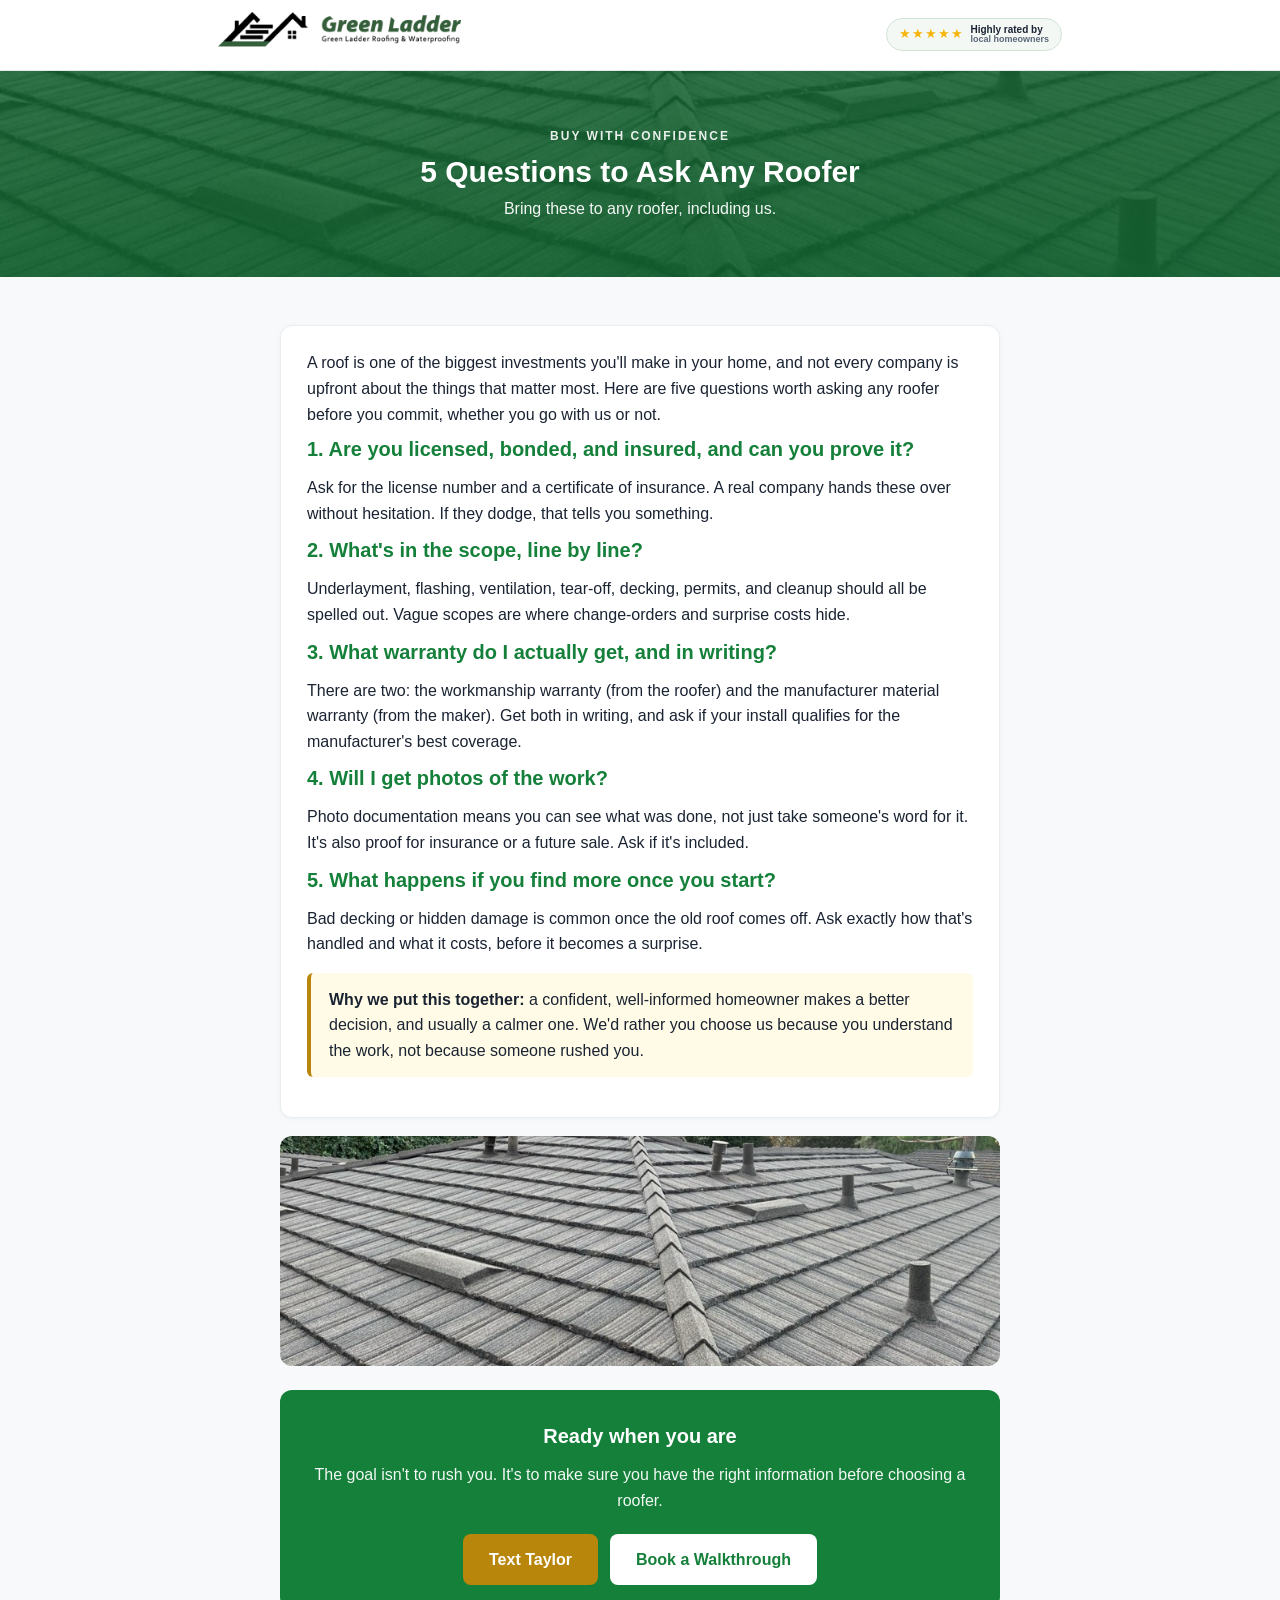
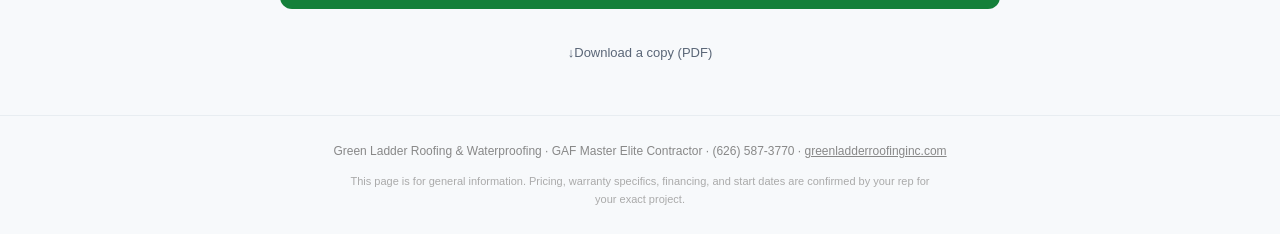
==== pages/5-questions.html @ aec1d0fa "GLR proposal review site: tabbed landing page + asset pages, mobile-fixed, claims-safe" ====
<!DOCTYPE html><html lang="en"><head><meta charset="UTF-8">
<meta name="viewport" content="width=device-width,initial-scale=1">
<title>5 Questions to Ask Any Roofer | Green Ladder Roofing</title>
<link rel="stylesheet" href="../assets/style.css"></head><body>
<div class="nav"><div class="nav-in">
<a href="../index.html"><img src="../assets/img/logo.png" alt="Green Ladder Roofing"></a>
<div class="nav-badge"><span class="s">&#9733;&#9733;&#9733;&#9733;&#9733;</span><span class="t">Highly rated by<span>local homeowners</span></span></div>
</div></div>
<div class="hero photo" style="background-image:url(../assets/img/metal.jpg)">
<div class="kicker">Buy With Confidence</div>
<h1>5 Questions to Ask Any Roofer</h1>
<p>Bring these to any roofer, including us.</p>
</div>
<div class="wrap">
<div class="card"><div class="intro">A roof is one of the biggest investments you'll make in your home, and not every company is upfront about the things that matter most. Here are five questions worth asking any roofer before you commit, whether you go with us or not.</div>
<h2>1. Are you licensed, bonded, and insured, and can you prove it?</h2>
<p>Ask for the license number and a certificate of insurance. A real company hands these over without hesitation. If they dodge, that tells you something.</p>
<h2>2. What's in the scope, line by line?</h2>
<p>Underlayment, flashing, ventilation, tear-off, decking, permits, and cleanup should all be spelled out. Vague scopes are where change-orders and surprise costs hide.</p>
<h2>3. What warranty do I actually get, and in writing?</h2>
<p>There are two: the workmanship warranty (from the roofer) and the manufacturer material warranty (from the maker). Get both in writing, and ask if your install qualifies for the manufacturer's best coverage.</p>
<h2>4. Will I get photos of the work?</h2>
<p>Photo documentation means you can see what was done, not just take someone's word for it. It's also proof for insurance or a future sale. Ask if it's included.</p>
<h2>5. What happens if you find more once you start?</h2>
<p>Bad decking or hidden damage is common once the old roof comes off. Ask exactly how that's handled and what it costs, before it becomes a surprise.</p>
<div class="box"><b>Why we put this together:</b> a confident, well-informed homeowner makes a better decision, and usually a calmer one. We'd rather you choose us because you understand the work, not because someone rushed you.</div></div>
<img class="photo-strip" src="../assets/img/metal.jpg" alt="Green Ladder roofing project" loading="lazy" decoding="async">
<div class="cta"><h2>Ready when you are</h2>
<p>The goal isn't to rush you. It's to make sure you have the right information before choosing a roofer.</p>
<div class="btn-row"><a class="btn solid" href="sms:+16265873770">Text Taylor</a><a class="btn" href="../pages/book.html">Book a Walkthrough</a></div></div>
<div style="text-align:center"><a class="dl" href="../pdf/GLR-5-questions.pdf" download>Download a copy (PDF)</a></div>
</div>
<div class="foot">
Green Ladder Roofing &amp; Waterproofing &middot; GAF Master Elite Contractor &middot; (626) 587-3770 &middot; <a href="https://greenladderroofinginc.com">greenladderroofinginc.com</a>
<div class="disclaim">This page is for general information. Pricing, warranty specifics, financing, and start dates are confirmed by your rep for your exact project.</div>
</div>
</body></html>
---- assets/style.css ----
*{box-sizing:border-box;margin:0;padding:0}
:root{--g:#14803a;--gd:#0f5f2c;--ink:#1a2332;--sub:#5a6677;--bg:#f7f9fb;--gold:#b8860b}
body{font-family:-apple-system,'Segoe UI',Helvetica,Arial,sans-serif;color:var(--ink);background:var(--bg);line-height:1.6}
a{color:var(--g)}
.nav{background:#fff;border-bottom:1px solid #e2e8ec;position:sticky;top:0;z-index:10}
.nav-in{max-width:880px;margin:0 auto;padding:12px 18px;display:flex;align-items:center;justify-content:space-between}
.nav-in img{height:38px}
.nav-badge{display:flex;align-items:center;gap:6px;background:#f4f8f5;border:1px solid #cfe3d6;border-radius:30px;padding:5px 12px}
.nav-badge .s{color:#f5b50a;font-size:13px;letter-spacing:1px}
.nav-badge .t{font-size:10px;color:var(--ink);font-weight:700;line-height:1.1}
.nav-badge .t span{display:block;color:var(--sub);font-weight:600;font-size:9px}
.hero{position:relative;color:#fff;padding:56px 22px;text-align:center;background:var(--g)}
.hero.photo{background-size:cover;background-position:center}
.hero.photo:before{content:"";position:absolute;inset:0;background:linear-gradient(rgba(15,95,44,.82),rgba(15,95,44,.9))}
.hero>*{position:relative;z-index:1}
.hero .kicker{font-size:12px;letter-spacing:2px;text-transform:uppercase;opacity:.9;font-weight:700}
.hero h1{font-size:30px;margin:8px 0 6px;line-height:1.2}
.hero p{font-size:16px;opacity:.95;max-width:600px;margin:0 auto}
.wrap{max-width:760px;margin:0 auto;padding:30px 20px}
.card{background:#fff;border:1px solid #e8edf1;border-radius:12px;padding:24px 26px;margin:18px 0;box-shadow:0 1px 4px rgba(0,0,0,.04)}
h2{color:var(--g);font-size:20px;margin-bottom:10px;margin-top:6px}
h3{color:var(--g);font-size:16px;margin:16px 0 4px}
p{margin:8px 0}
ul{list-style:none;margin:10px 0}
li{margin:10px 0;padding-left:28px;position:relative}
li:before{content:"\2713";position:absolute;left:0;top:0;color:var(--g);font-weight:800}
.photo-strip{width:100%;height:230px;object-fit:cover;border-radius:12px;margin:16px 0;display:block}
.box{border-left:4px solid var(--gold);background:#fffbe6;padding:14px 18px;border-radius:6px;margin:16px 0}
.cta{background:var(--g);color:#fff;border-radius:12px;padding:24px;margin:24px 0;text-align:center}
.cta h2{color:#fff}
.cta p{opacity:.95}
.btn{display:inline-block;background:#fff;color:var(--g);font-weight:700;text-decoration:none;padding:13px 26px;border-radius:8px;margin:8px 6px 0}
.btn.solid{background:var(--gold);color:#fff}
.btn-row{margin-top:12px}
.dl{display:inline-block;font-size:13px;color:var(--sub);text-decoration:none;margin-top:10px}
.dl:before{content:"\2193 ";font-weight:700}
.foot{text-align:center;color:#888;font-size:12px;padding:26px 20px;border-top:1px solid #e8edf1;margin-top:20px}
.foot a{color:#888}
.disclaim{font-size:11px;color:#aaa;max-width:600px;margin:12px auto 0}
/* hub grid */
.grid{display:grid;grid-template-columns:repeat(auto-fill,minmax(230px,1fr));gap:16px;margin-top:8px}
.tile{background:#fff;border:1px solid #e8edf1;border-radius:12px;overflow:hidden;text-decoration:none;color:var(--ink);box-shadow:0 1px 4px rgba(0,0,0,.04);transition:transform .12s,box-shadow .12s}
.tile:hover{transform:translateY(-2px);box-shadow:0 6px 16px rgba(0,0,0,.1)}
.tile img{width:100%;height:130px;object-fit:cover;display:block}
.tile .body{padding:14px 16px}
.tile .body b{color:var(--g);font-size:15px;display:block}
.tile .body span{font-size:13px;color:var(--sub)}
.gallery-grid{display:grid;grid-template-columns:repeat(auto-fill,minmax(220px,1fr));gap:14px}
.gallery-grid figure{background:#fff;border-radius:10px;overflow:hidden;box-shadow:0 1px 4px rgba(0,0,0,.06)}
.gallery-grid img{width:100%;height:170px;object-fit:cover;display:block}
.gallery-grid figcaption{padding:10px 12px}
.gallery-grid b{color:var(--g);font-size:14px;display:block}
.gallery-grid span{font-size:12px;color:var(--sub)}
@media(max-width:600px){.hero h1{font-size:24px}.wrap{padding:20px 14px}.card{padding:18px 16px}}

/* === mobile: convert tables to stacked cards (no horizontal overflow) === */
@media(max-width:560px){
 .tbl,.tbl tbody,.tbl tr,.tbl td,.tbl th{display:block;width:100%}
 .tbl{border:none}
 .tbl thead,.tbl tr:first-child:has(th){display:none}
 .tbl tr{background:#fff !important;border:1px solid #e2e8ec;border-radius:10px;margin:10px 0;padding:12px 14px;box-shadow:0 1px 3px rgba(0,0,0,.04)}
 .tbl td{border:none !important;padding:3px 0 !important}
 .tbl td:first-child{font-size:15px;color:var(--g)}
 .tbl td:first-child b{color:var(--g)}
 .tbl td:last-child{color:#5a6677;font-size:14px}
 .chk{margin-bottom:4px}
 .tabbar-in{padding-bottom:0}
 .tabbtn{font-size:13px;padding:13px 13px}
 .hero{padding:40px 18px}
 .hero h1{font-size:23px}
 .gallery-grid{grid-template-columns:1fr 1fr}
}
/* hide the header row of tables that use first row as <th> */
@media(max-width:560px){
 .tbl tr:first-child th{display:none}
 .tbl tr:has(th){display:none}
}

/* word-wrap safety everywhere */
.tbl td,.card p,.card li,.cap,.tile .body{overflow-wrap:break-word;word-wrap:break-word}

/* === mobile overflow + responsive fixes (Harry audit 2026-06-01) === */
html,body{max-width:100%;overflow-x:hidden}
.card,.cta,.hero,.wrap,.tile,.gallery-grid,.topnav-in>*{min-width:0}
.topnav-in{min-width:0;gap:10px}
.topbadge{flex-shrink:1;min-width:0}
@media(max-width:560px){
 .topnav-in{padding:10px 12px}
 .topnav-in img{height:34px;max-width:62%}
 .topbadge .t span{display:none}
 .topbadge{padding:5px 10px}
 .tabbar{overflow-x:auto;max-width:100vw}
 .tabbar-in{width:max-content;max-width:none}
 .hero h1,.hero p,.card,.intro,.cta{max-width:100%;overflow-wrap:anywhere}
 .btn-row{display:flex;flex-direction:column;gap:10px}
 .btn{width:100%;margin:0;text-align:center}
 .grid{grid-template-columns:1fr}
}
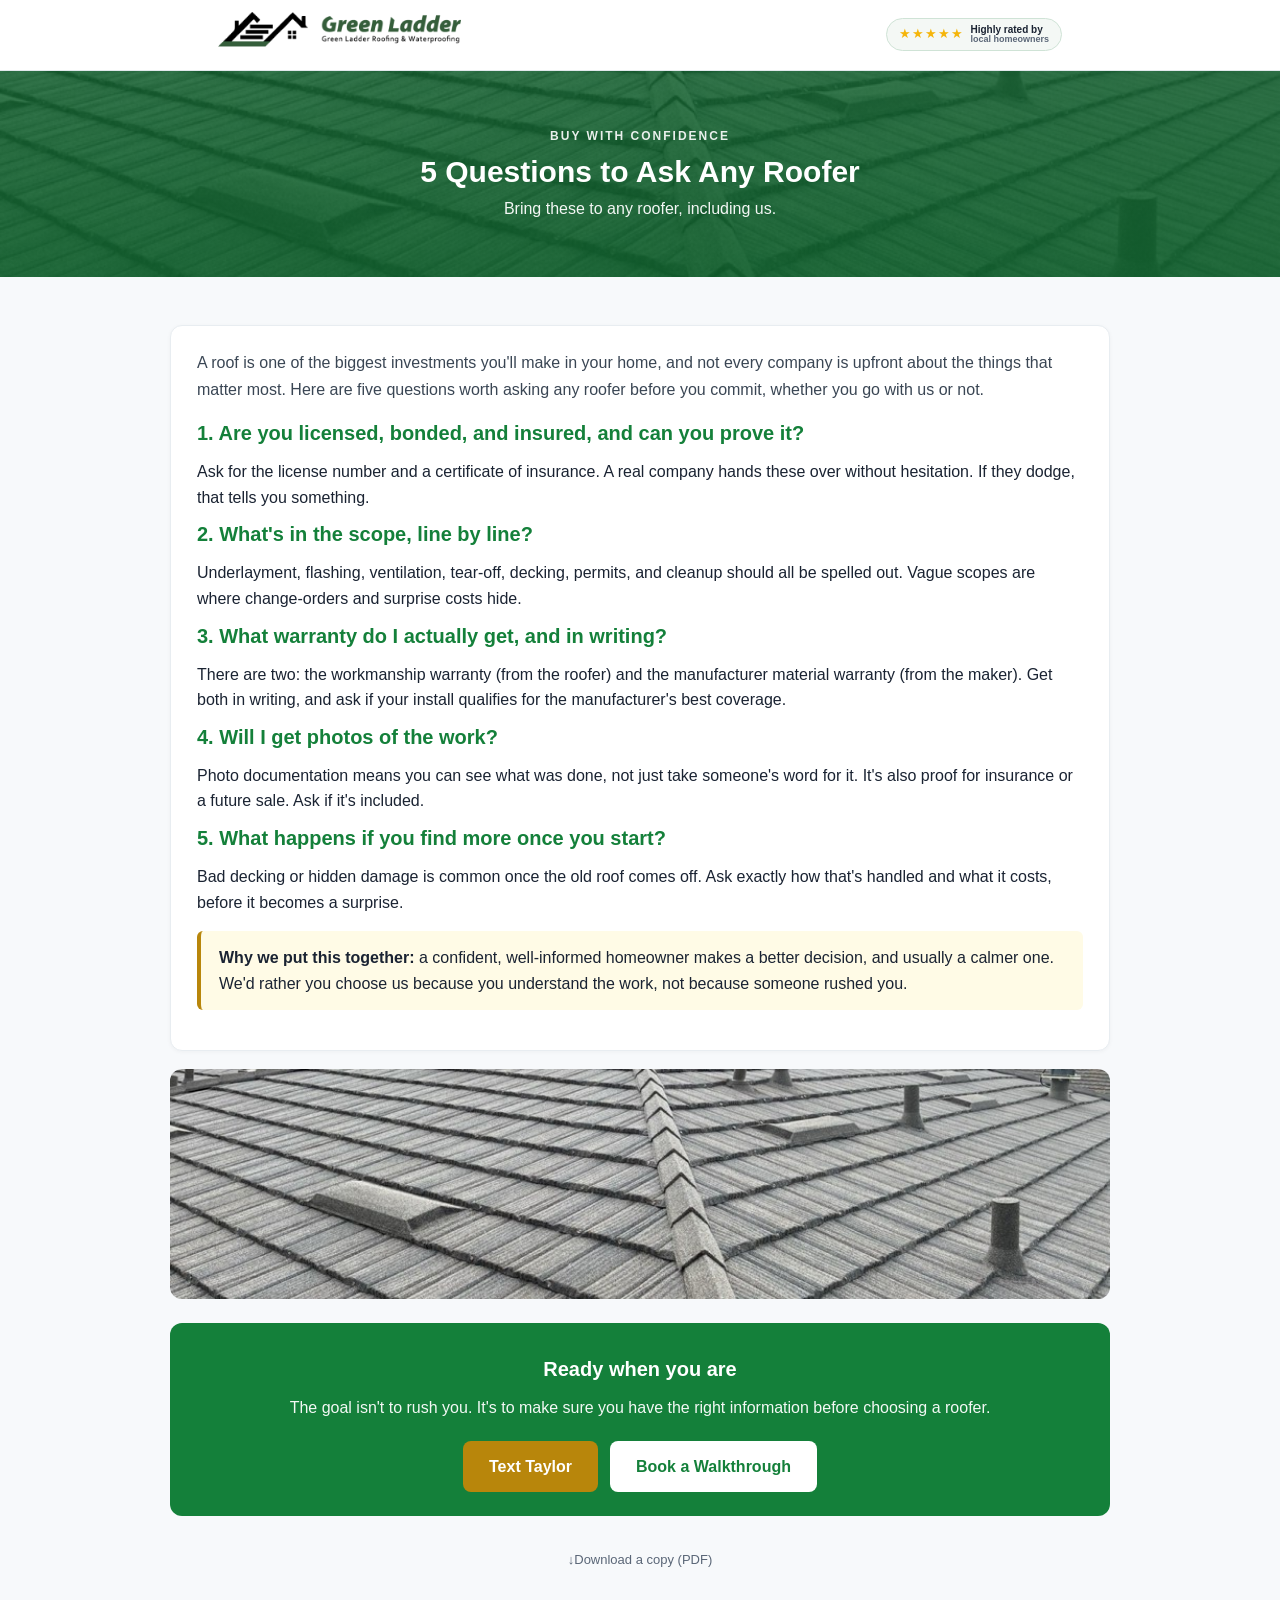
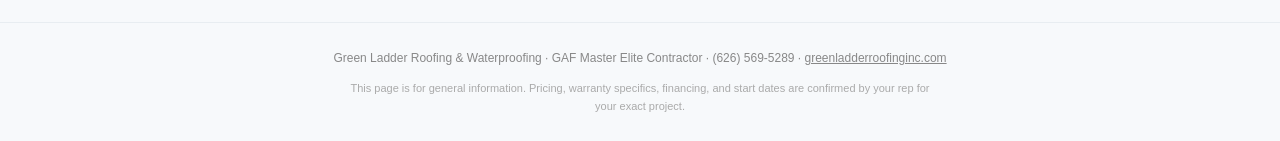
==== commit cc223e5f: "Update Taylor number to (626) 569-5289 across index + all sub-pages" ====
--- a/pages/5-questions.html
+++ b/pages/5-questions.html
@@ -27,11 +27,11 @@
 <img class="photo-strip" src="../assets/img/metal.jpg" alt="Green Ladder roofing project" loading="lazy" decoding="async">
 <div class="cta"><h2>Ready when you are</h2>
 <p>The goal isn't to rush you. It's to make sure you have the right information before choosing a roofer.</p>
-<div class="btn-row"><a class="btn solid" href="sms:+16265873770">Text Taylor</a><a class="btn" href="../pages/book.html">Book a Walkthrough</a></div></div>
+<div class="btn-row"><a class="btn solid" href="sms:+16265695289">Text Taylor</a><a class="btn" href="../pages/book.html">Book a Walkthrough</a></div></div>
 <div style="text-align:center"><a class="dl" href="../pdf/GLR-5-questions.pdf" download>Download a copy (PDF)</a></div>
 </div>
 <div class="foot">
-Green Ladder Roofing &amp; Waterproofing &middot; GAF Master Elite Contractor &middot; (626) 587-3770 &middot; <a href="https://greenladderroofinginc.com">greenladderroofinginc.com</a>
+Green Ladder Roofing &amp; Waterproofing &middot; GAF Master Elite Contractor &middot; (626) 569-5289 &middot; <a href="https://greenladderroofinginc.com">greenladderroofinginc.com</a>
 <div class="disclaim">This page is for general information. Pricing, warranty specifics, financing, and start dates are confirmed by your rep for your exact project.</div>
 </div>
 </body></html>
--- a/assets/style.css
+++ b/assets/style.css
@@ -96,3 +96,85 @@
  .btn{width:100%;margin:0;text-align:center}
  .grid{grid-template-columns:1fr}
 }
+
+/* === local social-proof widget === */
+#gl-proof{position:fixed;left:18px;bottom:18px;z-index:50;display:flex;align-items:center;gap:12px;
+ background:#fff;border:1px solid #e2e8ec;border-radius:12px;box-shadow:0 6px 24px rgba(0,0,0,.16);
+ padding:10px 14px 10px 10px;max-width:330px;
+ transform:translateY(140%);opacity:0;transition:transform .45s cubic-bezier(.2,.8,.2,1),opacity .45s;pointer-events:auto}
+#gl-proof.show{transform:translateY(0);opacity:1}
+.gl-proof-img{width:52px;height:52px;border-radius:9px;object-fit:cover;flex:none}
+.gl-proof-body{min-width:0}
+.gl-proof-t{font-size:13.5px;font-weight:700;color:#1a2332;line-height:1.25}
+.gl-proof-meta{font-size:11.5px;color:#5a6677;margin-top:3px}
+.gl-proof-city{color:#14803a;font-weight:700}
+.gl-proof-x{position:absolute;top:5px;right:7px;background:none;border:none;font-size:16px;color:#bbb;cursor:pointer;line-height:1;padding:2px}
+.gl-proof-x:hover{color:#777}
+@media(max-width:560px){#gl-proof{left:10px;right:10px;bottom:10px;max-width:none}}
+
+/* === base table + intro + checklist styling (were missing) === */
+.intro{font-size:16px;color:#3a4654;margin-bottom:14px;line-height:1.65}
+.tbl{width:100%;border-collapse:collapse;margin:14px 0;font-size:14.5px}
+.tbl th{background:#14803a;color:#fff;text-align:left;padding:11px 14px;font-weight:700;font-size:13.5px}
+.tbl th:first-child{border-top-left-radius:8px}
+.tbl th:last-child{border-top-right-radius:8px}
+.tbl td{padding:11px 14px;border-bottom:1px solid #e8edf1;vertical-align:top;color:#3a4654}
+.tbl tr:nth-child(even) td{background:#f7f9fb}
+.tbl td:first-child{font-weight:600;color:#1a2332;width:38%}
+.tbl td b{color:#14803a}
+.chk{display:inline-block;width:16px;height:16px;border:2px solid #14803a;border-radius:4px;margin-right:8px;vertical-align:middle;position:relative;flex:none}
+ul.q li{padding-left:28px}
+.gl-proof-trust{font-size:10.5px;color:#14803a;font-weight:600;margin-top:5px;border-top:1px solid #eef2f4;padding-top:5px}
+
+/* === overflow hard-guard + sticky CTA (Harry P0 2026-06-01) === */
+html,body{max-width:100%;overflow-x:hidden;margin:0}
+*{box-sizing:border-box}
+.topnav-in,.tabbar-in,.wrap{max-width:980px;width:100%;box-sizing:border-box}
+img,iframe,video{max-width:100%}
+.sticky-cta{position:fixed;left:0;right:0;bottom:0;z-index:60;display:none;gap:8px;padding:10px 12px;background:rgba(255,255,255,.97);border-top:1px solid #e2e8ec;box-shadow:0 -3px 14px rgba(0,0,0,.1)}
+.sticky-cta a{flex:1;text-align:center;text-decoration:none;font-weight:700;font-size:14px;padding:13px 8px;border-radius:9px}
+.sticky-cta .scall{background:var(--g);color:#fff}
+.sticky-cta .stext{background:var(--gold);color:#fff}
+.sticky-cta .ssec{background:#fff;color:var(--g);border:2px solid var(--g)}
+@media(max-width:760px){.sticky-cta{display:flex} body{padding-bottom:72px}}
+/* readiness routing buttons */
+.routing{display:grid;grid-template-columns:1fr 1fr;gap:10px;margin:16px 0}
+.routing a{text-decoration:none;background:#fff;border:1.5px solid #cfe3d6;border-radius:10px;padding:14px;text-align:center;font-weight:700;color:#14803a;font-size:14px}
+.routing a:hover{background:#f4f8f5}
+@media(max-width:560px){.routing{grid-template-columns:1fr}}
+
+/* === TRUST STACK (2026-06-01) === */
+.trustbar{background:#0f5f2c;color:#fff;font-size:13px;font-weight:600}
+.trustbar-in{max-width:980px;margin:0 auto;padding:9px 14px;display:flex;flex-wrap:wrap;gap:8px 18px;align-items:center;justify-content:center;text-align:center}
+.trustbar span{display:inline-flex;align-items:center;gap:5px;white-space:nowrap}
+.trustbar .gold{color:#ffd54a}
+.numbers{display:grid;grid-template-columns:repeat(4,1fr);gap:14px;margin:20px 0}
+.numbers .n{background:#fff;border:1px solid #e8edf1;border-radius:12px;padding:18px 12px;text-align:center;box-shadow:0 1px 4px rgba(0,0,0,.05)}
+.numbers .n b{display:block;font-size:26px;color:#14803a;font-weight:800;line-height:1}
+.numbers .n span{font-size:12.5px;color:#5a6677;margin-top:6px;display:block}
+.reviews-row{display:grid;grid-template-columns:repeat(3,1fr);gap:14px;margin:16px 0}
+.rev{background:#fff;border:1px solid #e8edf1;border-radius:12px;padding:18px;box-shadow:0 1px 4px rgba(0,0,0,.05)}
+.rev .stars{color:#f5b50a;font-size:15px;letter-spacing:1px}
+.rev p{font-size:14px;color:#3a4654;margin:8px 0;line-height:1.5}
+.rev .who{font-size:13px;color:#14803a;font-weight:700}
+.gbadge{display:inline-flex;align-items:center;gap:8px;background:#fff;border:1px solid #e8edf1;border-radius:30px;padding:10px 18px;text-decoration:none;color:#1a2332;font-weight:700;box-shadow:0 1px 4px rgba(0,0,0,.06)}
+.gbadge .g{color:#4285F4;font-weight:800}.gbadge .stars{color:#f5b50a;letter-spacing:1px}
+.guarantee{background:#f4f8f5;border:1.5px solid #14803a;border-radius:12px;padding:20px 22px;margin:18px 0}
+.guarantee h3{color:#14803a;margin:0 0 8px}
+.guarantee ul{margin:0}
+.fin{background:#fffbe6;border-left:4px solid #b8860b;border-radius:8px;padding:16px 20px;margin:18px 0}
+.fin b{color:#b8860b}
+@media(max-width:600px){.numbers{grid-template-columns:1fr 1fr}.reviews-row{grid-template-columns:1fr}.trustbar-in{font-size:12px;gap:6px 12px}}
+
+/* === certification badge row + mascot (2026-06-01) === */
+.badges{display:flex;flex-wrap:wrap;align-items:center;justify-content:center;gap:18px 26px;padding:22px 18px;background:#fff;border-radius:12px;border:1px solid #e8edf1;margin:18px 0;box-shadow:0 1px 4px rgba(0,0,0,.05)}
+.badges img{height:60px;max-width:150px;width:auto;object-fit:contain;vertical-align:middle}
+.badges .gr{height:50px}
+.badges-label{width:100%;text-align:center;font-size:12px;letter-spacing:1px;text-transform:uppercase;color:#8a97a5;font-weight:700;margin-bottom:2px}
+.hero-mascot{position:absolute;right:4%;bottom:0;height:88%;max-height:340px;z-index:2;pointer-events:none}
+@media(max-width:760px){.badges{gap:16px}.badges img{height:56px}.badges .gr{height:46px}.hero-mascot{display:none}}
+
+/* team photo block */
+.teamphoto{margin:0 0 16px}
+.teamphoto img{width:100%;border-radius:12px;display:block;box-shadow:0 2px 10px rgba(0,0,0,.12)}
+.teamphoto .cap{text-align:center;font-size:13px;color:#5a6677;margin-top:8px}
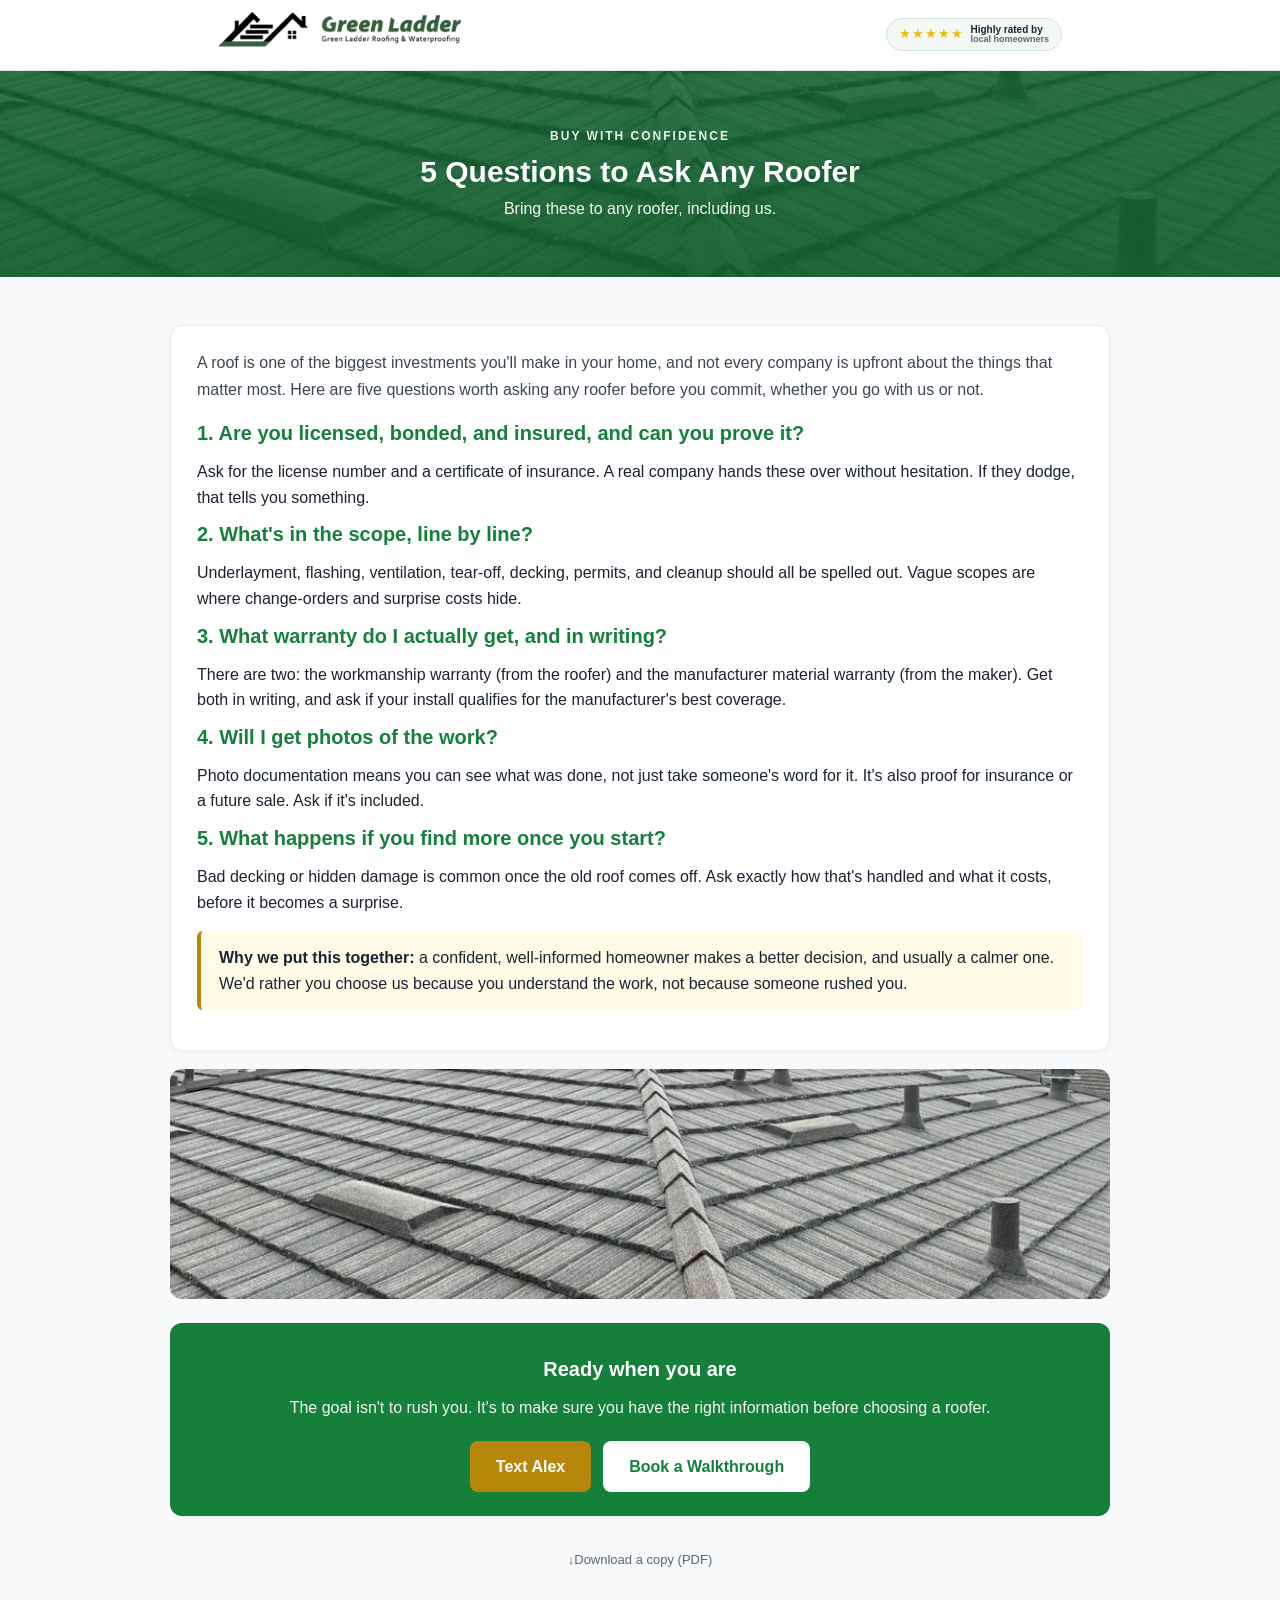
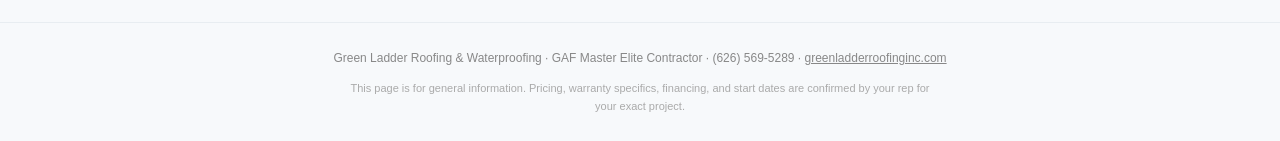
==== commit d098b520: "Rename proposal-hub persona Taylor -> Alex Reyes (sales follow-up persona; Taylor Green = speed-to-l" ====
--- a/pages/5-questions.html
+++ b/pages/5-questions.html
@@ -27,7 +27,7 @@
 <img class="photo-strip" src="../assets/img/metal.jpg" alt="Green Ladder roofing project" loading="lazy" decoding="async">
 <div class="cta"><h2>Ready when you are</h2>
 <p>The goal isn't to rush you. It's to make sure you have the right information before choosing a roofer.</p>
-<div class="btn-row"><a class="btn solid" href="sms:+16265695289">Text Taylor</a><a class="btn" href="../pages/book.html">Book a Walkthrough</a></div></div>
+<div class="btn-row"><a class="btn solid" href="sms:+16265695289">Text Alex</a><a class="btn" href="../pages/book.html">Book a Walkthrough</a></div></div>
 <div style="text-align:center"><a class="dl" href="../pdf/GLR-5-questions.pdf" download>Download a copy (PDF)</a></div>
 </div>
 <div class="foot">
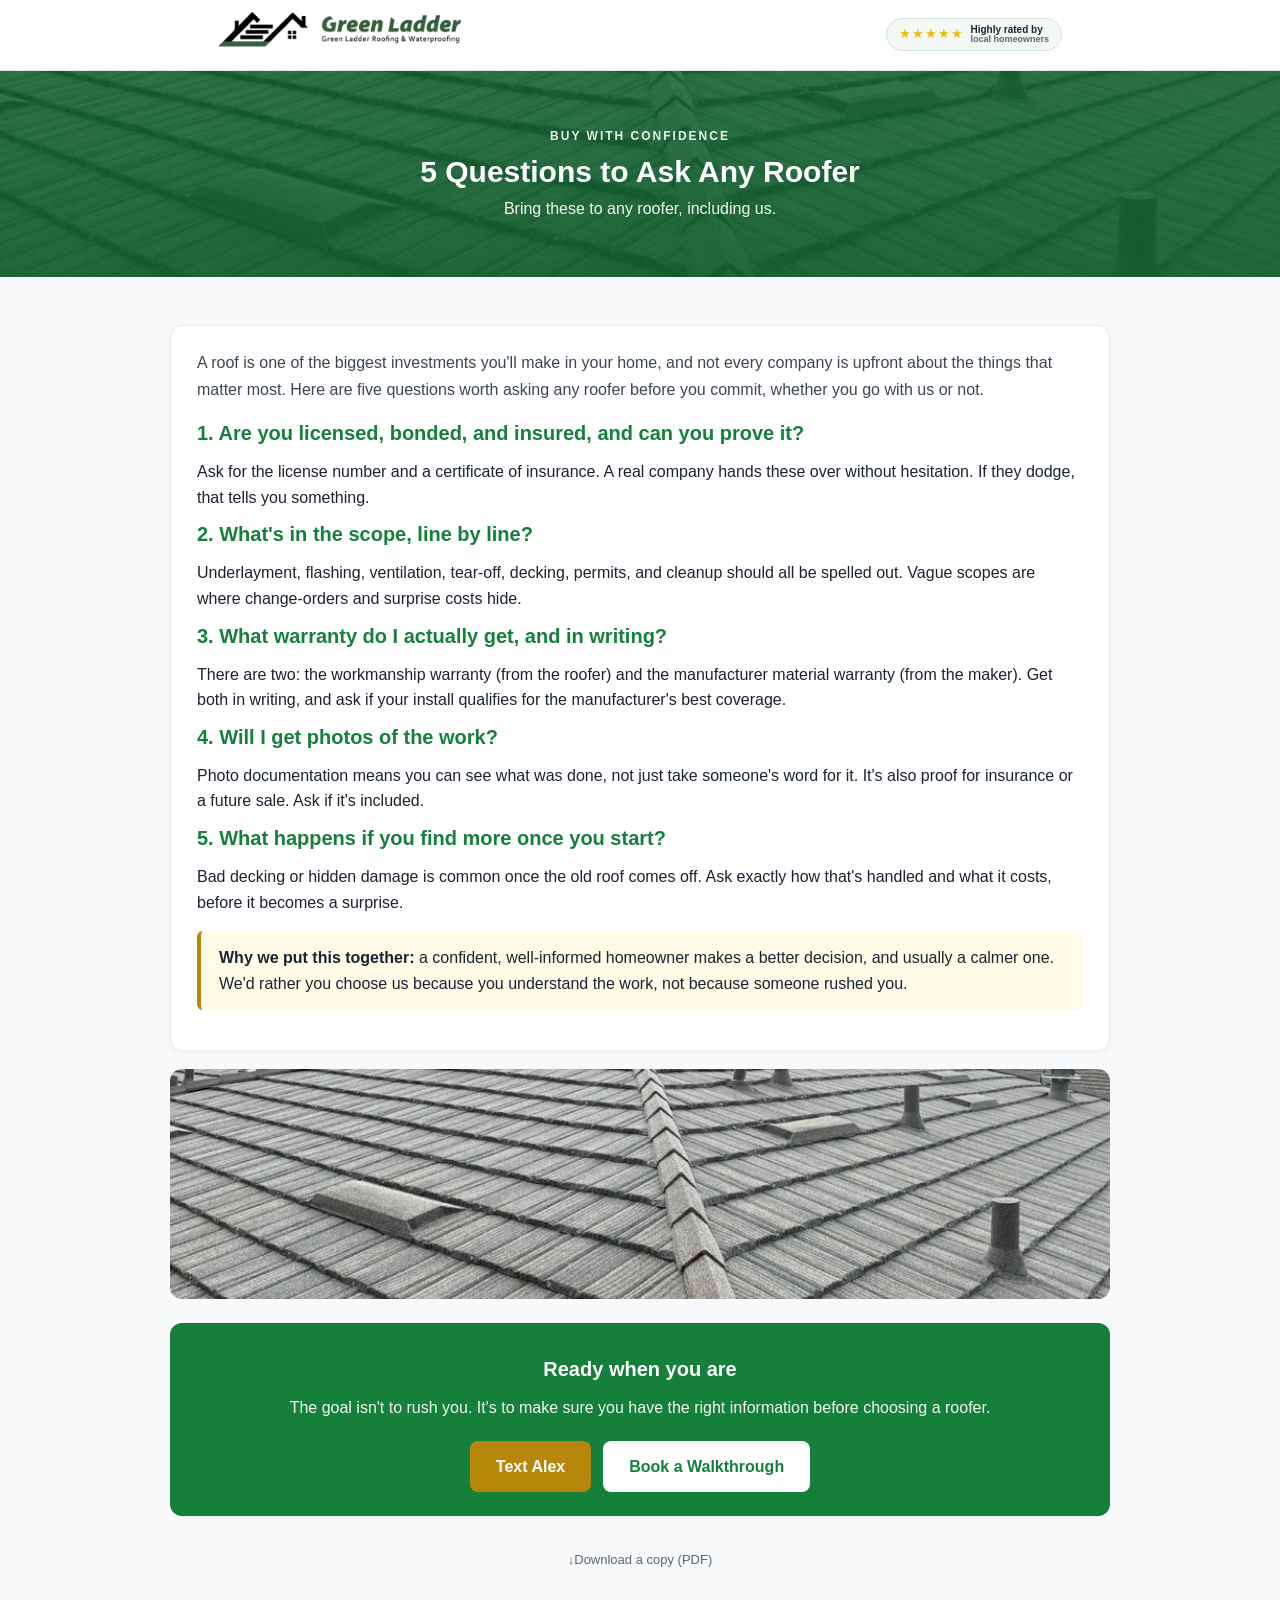
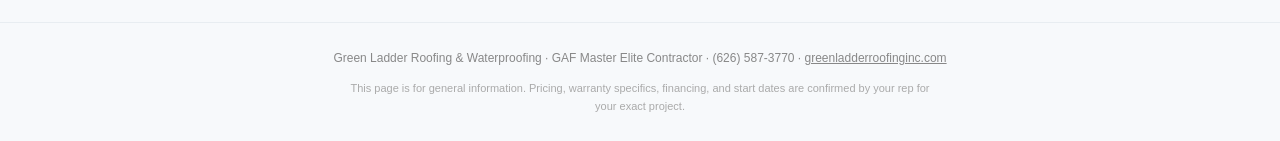
==== commit a87f7deb: "Proposal hub: Alex number (626) 587-3770 + ST proposal scheduler (sched_lwmzfz) wired to book-tab + " ====
--- a/pages/5-questions.html
+++ b/pages/5-questions.html
@@ -27,11 +27,11 @@
 <img class="photo-strip" src="../assets/img/metal.jpg" alt="Green Ladder roofing project" loading="lazy" decoding="async">
 <div class="cta"><h2>Ready when you are</h2>
 <p>The goal isn't to rush you. It's to make sure you have the right information before choosing a roofer.</p>
-<div class="btn-row"><a class="btn solid" href="sms:+16265695289">Text Alex</a><a class="btn" href="../pages/book.html">Book a Walkthrough</a></div></div>
+<div class="btn-row"><a class="btn solid" href="sms:+16265873770">Text Alex</a><a class="btn" href="../pages/book.html">Book a Walkthrough</a></div></div>
 <div style="text-align:center"><a class="dl" href="../pdf/GLR-5-questions.pdf" download>Download a copy (PDF)</a></div>
 </div>
 <div class="foot">
-Green Ladder Roofing &amp; Waterproofing &middot; GAF Master Elite Contractor &middot; (626) 569-5289 &middot; <a href="https://greenladderroofinginc.com">greenladderroofinginc.com</a>
+Green Ladder Roofing &amp; Waterproofing &middot; GAF Master Elite Contractor &middot; (626) 587-3770 &middot; <a href="https://greenladderroofinginc.com">greenladderroofinginc.com</a>
 <div class="disclaim">This page is for general information. Pricing, warranty specifics, financing, and start dates are confirmed by your rep for your exact project.</div>
 </div>
 </body></html>
--- a/assets/style.css
+++ b/assets/style.css
@@ -178,3 +178,7 @@
 .teamphoto{margin:0 0 16px}
 .teamphoto img{width:100%;border-radius:12px;display:block;box-shadow:0 2px 10px rgba(0,0,0,.12)}
 .teamphoto .cap{text-align:center;font-size:13px;color:#5a6677;margin-top:8px}
+
+/* make <button class="btn"> look identical to <a class="btn"> */
+button.btn{font-family:inherit;font-size:inherit;line-height:inherit;border:1px solid var(--line,#d8dee6);cursor:pointer;-webkit-appearance:none;appearance:none}
+button.btn.solid{border-color:transparent}
